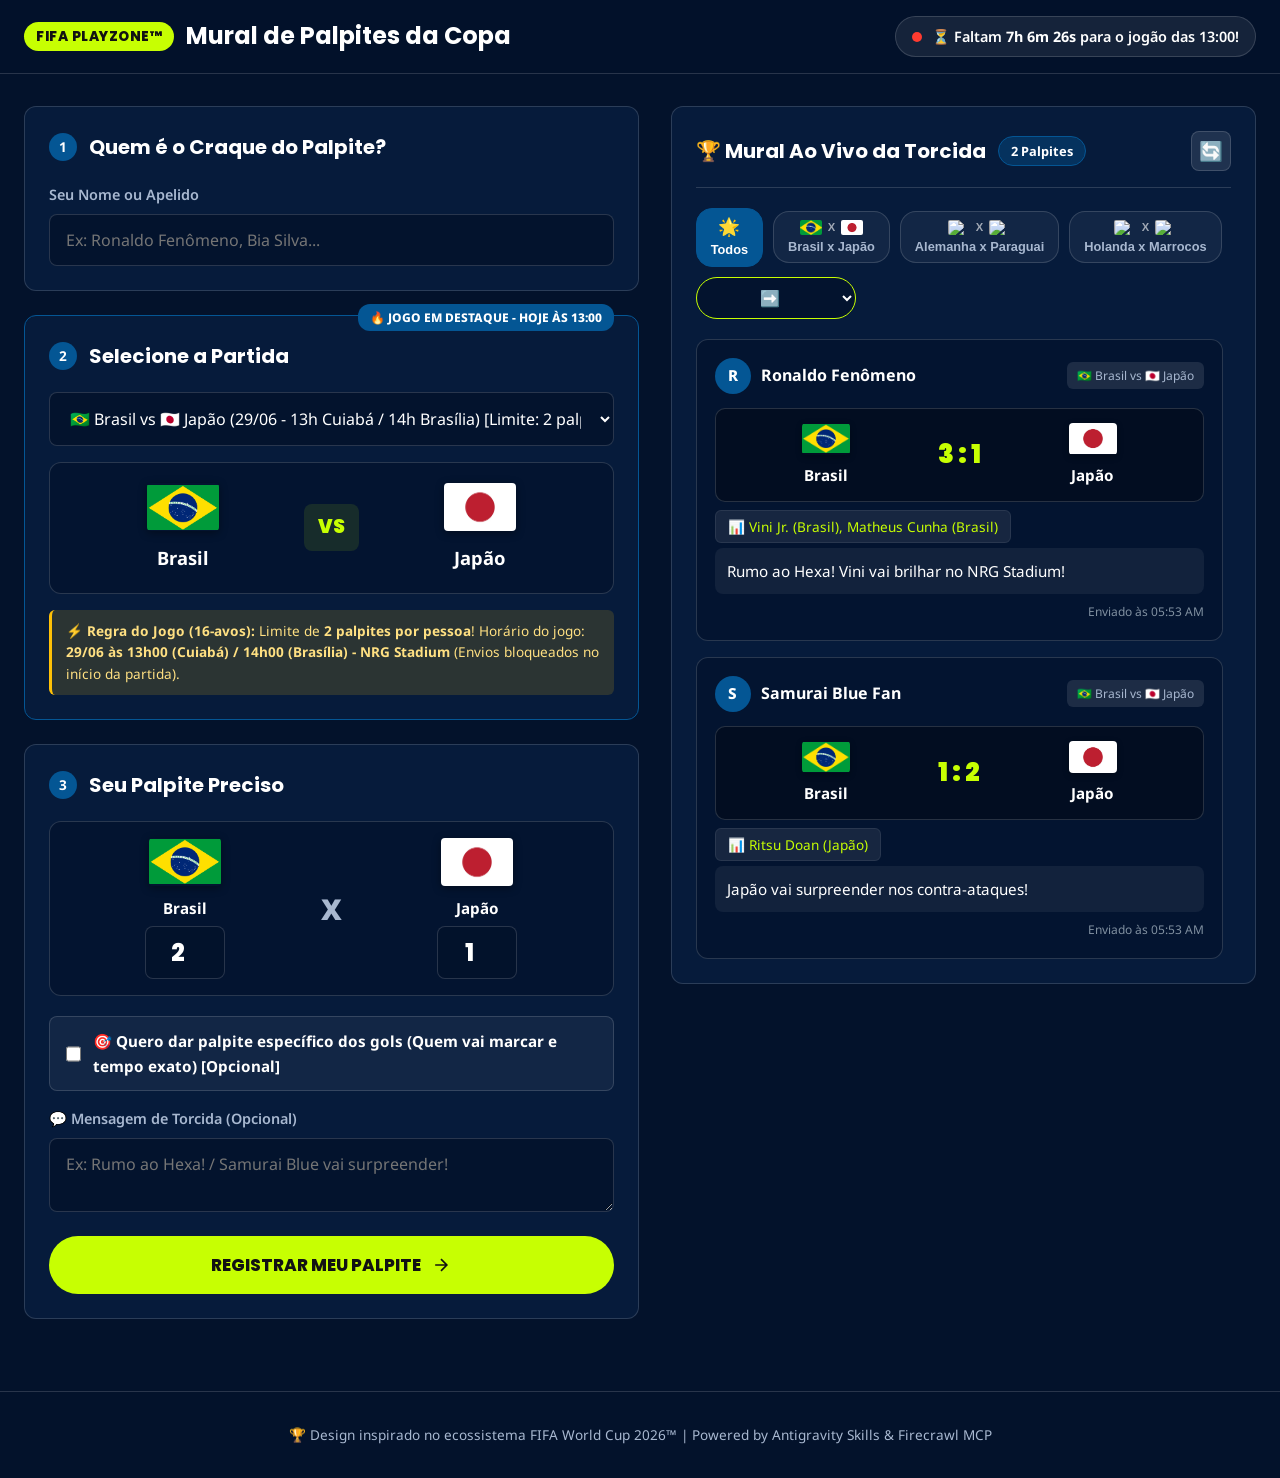
==== public/index.html @ 083c7e74 "🚀 Site Palpites Copa 2026 - Mobile Responsiveness e GitHub Pages Ready" ====
<!DOCTYPE html>
<html lang="pt-BR">
<head>
  <meta charset="UTF-8">
  <meta name="viewport" content="width=device-width, initial-scale=1.0">
  <title>FIFA Copa 2026™ | Palpites e Apostas da Torcida - Brasil x Japão</title>
  <meta name="description" content="Dê seus palpites para a Copa do Mundo FIFA 2026! Participe do super duelo de hoje às 13:00 entre Brasil x Japão, selecione os marcadores de gol, tempo de partida e compita com amigos.">
  
  <!-- Google Fonts matching FIFA Design Scrape -->
  <link rel="preconnect" href="https://fonts.googleapis.com">
  <link rel="preconnect" href="https://fonts.gstatic.com" crossorigin>
  <link href="https://fonts.googleapis.com/css2?family=Noto+Sans:wght@400;600;700;800&family=Poppins:wght@500;700;800;900&display=swap" rel="stylesheet">
  
  <link rel="stylesheet" href="style.css">
</head>
<body>
  <!-- Header Section -->
  <header class="app-header glass-panel">
    <div class="header-container">
      <div class="logo-wrapper">
        <span class="fifa-badge">FIFA PLAYZONE™</span>
        <h1 id="main-heading">Mural de Palpites da Copa</h1>
      </div>
      <div class="live-status">
        <span class="live-dot"></span>
        <span id="countdown-timer">Jogo às 13:00: Calcule seu tempo!</span>
      </div>
    </div>
  </header>

  <!-- Main Content Layout -->
  <main class="main-container">
    
    <!-- Left Column: User Identity & Palpite Submission -->
    <section class="form-section">
      <div class="glass-card tilt-card" id="user-card">
        <div class="card-header">
          <span class="step-badge">1</span>
          <h2>Quem é o Craque do Palpite?</h2>
        </div>
        <div class="input-group">
          <label for="user-name-input">Seu Nome ou Apelido</label>
          <input type="text" id="user-name-input" placeholder="Ex: Ronaldo Fenômeno, Bia Silva..." autocomplete="name">
        </div>
        <div id="user-status-msg" class="status-msg hidden"></div>
      </div>

      <div class="glass-card tilt-card featured-game-card" id="match-card">
        <div class="featured-tag">🔥 JOGO EM DESTAQUE - HOJE ÀS 13:00</div>
        <div class="card-header">
          <span class="step-badge">2</span>
          <h2>Selecione a Partida</h2>
        </div>
        
        <div class="match-selector-wrapper">
          <select id="match-selector" class="custom-select">
            <option value="brasil-japao" data-label="Brasil 🇧🇷 vs 🇯🇵 Japão (Hoje 13:00)" selected>🇧🇷 Brasil vs 🇯🇵 Japão (Hoje às 13:00 - Limite: 2 Palpites)</option>
            <option value="argentina-espanha" data-label="Argentina 🇦🇷 vs 🇪🇸 Espanha">🇦🇷 Argentina vs 🇪🇸 Espanha (Super Clássico)</option>
            <option value="franca-alemanha" data-label="França 🇫🇷 vs 🇩🇪 Alemanha">🇫🇷 França vs 🇩🇪 Alemanha (Duelo de Gigantes)</option>
            <option value="eua-mexico" data-label="EUA 🇺🇸 vs 🇲🇽 México">🇺🇸 EUA vs 🇲🇽 México (Clássico da Sede)</option>
            <option value="portugal-inglaterra" data-label="Portugal 🇵🇹 vs 🇬🇧 Inglaterra">🇵🇹 Portugal vs 🇬🇧 Inglaterra</option>
            <option value="uruguai-holanda" data-label="Uruguai 🇺🇾 vs 🇳🇱 Holanda">🇺🇾 Uruguai vs 🇳🇱 Holanda</option>
          </select>
        </div>

        <!-- Match Visualizer Box -->
        <div class="match-display" id="match-display-box">
          <div class="team team-a">
            <div class="flag-icon" id="flag-a">🇧🇷</div>
            <span class="team-name" id="name-a">Brasil</span>
          </div>
          <div class="vs-badge">VS</div>
          <div class="team team-b">
            <div class="flag-icon" id="flag-b">🇯🇵</div>
            <span class="team-name" id="name-b">Japão</span>
          </div>
        </div>
        <div class="match-rule-alert" id="rule-alert">
          ⚡ <strong>Regra do Jogo:</strong> Para o jogo das 13:00, cada torcedor tem limite máximo de <strong>2 palpites</strong>!
        </div>
      </div>

      <div class="glass-card tilt-card" id="palpite-details-card">
        <div class="card-header">
          <span class="step-badge">3</span>
          <h2>Seu Palpite Preciso</h2>
        </div>

        <form id="palpite-form">
          <!-- Score Prediction -->
          <div class="score-input-container">
            <div class="score-box">
              <span class="flag-top" id="score-flag-a">🇧🇷</span>
              <label id="label-score-a">Brasil</label>
              <input type="number" id="score-a-input" min="0" max="15" value="2" required>
            </div>
            <span class="score-divider">X</span>
            <div class="score-box">
              <span class="flag-top" id="score-flag-b">🇯🇵</span>
              <label id="label-score-b">Japão</label>
              <input type="number" id="score-b-input" min="0" max="15" value="1" required>
            </div>
          </div>

          <!-- Specific Goal Option Checkbox -->
          <div class="mt-4" style="background: rgba(255,255,255,0.05); padding: 12px 16px; border-radius: 8px; border: 1px solid var(--border-color); display: flex; align-items: center; gap: 12px; cursor: pointer;" onclick="const chk = document.getElementById('toggle-specific-goals'); chk.checked = !chk.checked; chk.dispatchEvent(new Event('change'));">
            <input type="checkbox" id="toggle-specific-goals" style="width: 20px; height: 20px; cursor: pointer;" onclick="event.stopPropagation();">
            <label for="toggle-specific-goals" style="cursor: pointer; color: #FFF; font-weight: 700; margin: 0; font-size: 0.95rem;" onclick="event.stopPropagation();">
              🎯 Quero dar palpite específico dos gols (Quem vai marcar e tempo exato) [Opcional]
            </label>
          </div>

          <!-- Dynamic Goal Predictions Container -->
          <div id="dynamic-goals-container" class="mt-3 hidden">
            <!-- Dynamically populated by JS based on score inputs -->
          </div>

          <!-- Comment / Torcida -->
          <div class="input-group mt-3">
            <label for="comment-input">💬 Mensagem de Torcida (Opcional)</label>
            <textarea id="comment-input" rows="2" placeholder="Ex: Rumo ao Hexa! / Samurai Blue vai surpreender!"></textarea>
          </div>

          <!-- Submit Button -->
          <button type="submit" id="submit-btn" class="btn-glow">
            <span>REGISTRAR MEU PALPITE</span>
            <svg class="btn-icon" viewBox="0 0 24 24" width="20" height="20" stroke="currentColor" stroke-width="2" fill="none"><path d="M5 12h14M12 5l7 7-7 7"/></svg>
          </button>
        </form>
      </div>
    </section>

    <!-- Right Column: Live Feed of Palpites -->
    <section class="feed-section">
      <div class="glass-card feed-card" id="feed-container">
        <div class="feed-header">
          <div class="feed-title-box">
            <h2>🏆 Mural Ao Vivo da Torcida</h2>
            <span class="badge-pulse" id="palpite-count">0 Palpites</span>
          </div>
          <button id="refresh-btn" class="btn-icon-only" title="Atualizar Mural">🔄</button>
        </div>

        <!-- Filter tabs -->
        <div class="feed-filters">
          <button class="filter-btn active" data-filter="all">Todos os Jogos</button>
          <button class="filter-btn" data-filter="brasil-japao">⭐ Brasil x Japão (13h)</button>
        </div>

        <!-- Palpites List -->
        <div id="palpites-list" class="palpites-list">
          <div class="loading-spinner">Carregando palpites da torcida...</div>
        </div>
      </div>
    </section>
  </main>

  <!-- Toast Notification Modal -->
  <div id="toast-modal" class="toast-modal hidden">
    <div class="toast-content glass-panel">
      <span id="toast-icon">⚠️</span>
      <p id="toast-msg">Mensagem do sistema</p>
      <button id="toast-close">✕</button>
    </div>
  </div>

  <footer class="app-footer">
    <p>🏆 Design inspirado no ecossistema FIFA World Cup 2026™ | Powered by Antigravity Skills & Firecrawl MCP</p>
  </footer>

  <script src="app.js"></script>
</body>
</html>
---- public/style.css ----
/* ==========================================================================
   FIFA PlayZone 2026™ Official Design System
   Colors scraped via Firecrawl MCP from play.fifa.com:
   Primary Blue: #045694 | Dark Navy: #03122B | Accent Lime: #C7FF02
   ========================================================================== */

:root {
  --bg-dark: #03122B;
  --bg-card: #061B3B;
  --primary-blue: #045694;
  --accent-lime: #C7FF02;
  --text-primary: #FFFFFF;
  --text-dark: #121212;
  --text-muted: #A8B8D0;
  --border-color: rgba(255, 255, 255, 0.15);
  --radius: 12px;
  --font-heading: 'Poppins', sans-serif;
  --font-body: 'Noto Sans', sans-serif;
}

* {
  box-sizing: border-box;
  margin: 0;
  padding: 0;
}

body {
  background-color: var(--bg-dark);
  color: var(--text-primary);
  font-family: var(--font-body);
  min-height: 100vh;
  overflow-x: hidden;
  line-height: 1.6;
}

/* Glass & Solid Panel Utilities (Clean, Less Glow) */
.glass-panel {
  background: rgba(3, 18, 43, 0.95);
  border-bottom: 1px solid var(--border-color);
  position: sticky;
  top: 0;
  z-index: 100;
}

.glass-card {
  background: var(--bg-card);
  border: 1px solid var(--border-color);
  border-radius: var(--radius);
  padding: 24px;
  margin-bottom: 24px;
  transition: border-color 0.2s ease;
  position: relative;
}

.tilt-card:hover {
  border-color: rgba(199, 255, 2, 0.5);
}

/* Header */
.header-container {
  max-width: 1300px;
  margin: 0 auto;
  padding: 16px 24px;
  display: flex;
  justify-content: space-between;
  align-items: center;
  flex-wrap: wrap;
  gap: 16px;
}

.logo-wrapper {
  display: flex;
  align-items: center;
  gap: 12px;
}

.fifa-badge {
  background: var(--accent-lime);
  color: var(--text-dark);
  font-family: var(--font-heading);
  font-weight: 800;
  font-size: 0.85rem;
  padding: 4px 12px;
  border-radius: 30px;
  letter-spacing: 0.5px;
}

#main-heading {
  font-family: var(--font-heading);
  font-size: 1.5rem;
  font-weight: 700;
  color: #FFFFFF;
}

.live-status {
  display: flex;
  align-items: center;
  gap: 10px;
  background: rgba(255, 255, 255, 0.08);
  border: 1px solid var(--border-color);
  padding: 8px 16px;
  border-radius: 30px;
  font-weight: 600;
  font-size: 0.9rem;
  color: #FFFFFF;
}

.live-dot {
  width: 10px;
  height: 10px;
  background-color: #FF3B30;
  border-radius: 50%;
}

/* Main Container */
.main-container {
  max-width: 1300px;
  margin: 32px auto;
  padding: 0 24px;
  display: grid;
  grid-template-columns: 1.05fr 1fr;
  gap: 32px;
}

@media (max-width: 960px) {
  .main-container {
    grid-template-columns: 1fr;
  }
}

/* Card Header & Step Badges */
.card-header {
  display: flex;
  align-items: center;
  gap: 12px;
  margin-bottom: 20px;
}

.step-badge {
  width: 28px;
  height: 28px;
  background: var(--primary-blue);
  color: white;
  border-radius: 50%;
  display: flex;
  align-items: center;
  justify-content: center;
  font-weight: 700;
  font-size: 0.85rem;
}

h2 {
  font-family: var(--font-heading);
  font-size: 1.25rem;
  font-weight: 700;
  color: #FFF;
}

/* Form Inputs */
.input-group {
  display: flex;
  flex-direction: column;
  gap: 8px;
}

label {
  font-size: 0.9rem;
  font-weight: 600;
  color: var(--text-muted);
}

input[type="text"],
input[type="number"],
select,
textarea {
  width: 100%;
  padding: 14px 16px;
  background: rgba(3, 18, 43, 0.8);
  border: 1px solid var(--border-color);
  border-radius: 8px;
  color: #FFF;
  font-size: 1rem;
  font-family: var(--font-body);
  transition: border-color 0.2s ease;
  outline: none;
}

input:focus,
select:focus,
textarea:focus {
  border-color: var(--accent-lime);
}

.mt-3 { margin-top: 16px; }
.mt-4 { margin-top: 20px; }

/* Featured Game Card Styling */
.featured-game-card {
  border-color: var(--primary-blue);
}

.featured-tag {
  position: absolute;
  top: -12px;
  right: 24px;
  background: var(--primary-blue);
  color: white;
  font-size: 0.75rem;
  font-weight: 800;
  padding: 4px 12px;
  border-radius: 12px;
}

/* Match Display Box - Flags Above Names */
.match-display {
  display: flex;
  justify-content: space-around;
  align-items: center;
  background: rgba(3, 18, 43, 0.6);
  border-radius: 12px;
  padding: 20px;
  margin: 16px 0;
  border: 1px solid var(--border-color);
}

.team {
  display: flex;
  flex-direction: column;
  align-items: center;
  gap: 6px;
  width: 40%;
}

.flag-icon {
  font-size: 3rem;
  line-height: 1;
}

.team-name {
  font-weight: 700;
  font-size: 1.15rem;
  text-align: center;
  color: #FFF;
}

.vs-badge {
  font-family: var(--font-heading);
  font-weight: 900;
  font-size: 1.2rem;
  color: var(--accent-lime);
  background: rgba(199, 255, 2, 0.1);
  padding: 8px 14px;
  border-radius: 8px;
}

.match-rule-alert {
  font-size: 0.85rem;
  background: rgba(255, 193, 7, 0.15);
  border-left: 3px solid #FFC107;
  padding: 10px 14px;
  border-radius: 6px;
  color: #FFE082;
}

/* Score Input Layout - Flags Above Names */
.score-input-container {
  display: flex;
  align-items: center;
  justify-content: space-between;
  gap: 16px;
  background: rgba(3, 18, 43, 0.6);
  padding: 16px;
  border-radius: 12px;
  border: 1px solid var(--border-color);
}

.score-box {
  display: flex;
  flex-direction: column;
  align-items: center;
  gap: 6px;
  flex: 1;
}

.flag-top {
  font-size: 2.2rem;
  line-height: 1;
}

.score-box label {
  font-weight: 700;
  color: #FFF;
  font-size: 0.95rem;
}

.score-box input {
  text-align: center;
  font-size: 1.5rem;
  font-weight: 800;
  font-family: var(--font-heading);
  padding: 8px;
  width: 80px;
}

.score-divider {
  font-size: 1.8rem;
  font-weight: 900;
  color: var(--text-muted);
}

/* Submit Button - FIFA PlayZone Pill Style */
.btn-glow {
  width: 100%;
  margin-top: 24px;
  padding: 16px;
  background: var(--accent-lime);
  color: var(--text-dark);
  border: none;
  border-radius: 45px;
  font-family: var(--font-heading);
  font-size: 1.05rem;
  font-weight: 800;
  cursor: pointer;
  display: flex;
  align-items: center;
  justify-content: center;
  gap: 10px;
  transition: transform 0.2s ease, background 0.2s ease;
}

.btn-glow:hover {
  transform: translateY(-2px);
  background: #B3E600;
}

.btn-glow:active {
  transform: translateY(1px);
}

/* Feed Section */
.feed-header {
  display: flex;
  justify-content: space-between;
  align-items: center;
  margin-bottom: 20px;
  padding-bottom: 16px;
  border-bottom: 1px solid var(--border-color);
}

.feed-title-box {
  display: flex;
  align-items: center;
  gap: 12px;
}

.badge-pulse {
  background: rgba(4, 86, 148, 0.4);
  color: #FFF;
  border: 1px solid var(--primary-blue);
  padding: 4px 12px;
  border-radius: 20px;
  font-size: 0.8rem;
  font-weight: 700;
}

.btn-icon-only {
  background: rgba(255, 255, 255, 0.1);
  border: 1px solid var(--border-color);
  color: white;
  width: 40px;
  height: 40px;
  border-radius: 8px;
  cursor: pointer;
  font-size: 1.2rem;
  display: flex;
  align-items: center;
  justify-content: center;
}

/* Filters */
.feed-filters {
  display: flex;
  gap: 10px;
  margin-bottom: 20px;
  align-items: center;
  flex-wrap: wrap;
}

.filter-btn {
  background: rgba(255, 255, 255, 0.05);
  border: 1px solid var(--border-color);
  color: var(--text-muted);
  padding: 8px 14px;
  border-radius: 16px;
  font-size: 0.85rem;
  font-weight: 600;
  cursor: pointer;
  display: inline-flex;
  align-items: center;
  justify-content: center;
}

.filter-btn.active,
.filter-btn:hover {
  background: var(--primary-blue);
  color: white;
  border-color: var(--primary-blue);
}

/* Palpites List */
.palpites-list {
  display: flex;
  flex-direction: column;
  gap: 16px;
  max-height: 750px;
  overflow-y: auto;
  padding-right: 8px;
}

.palpite-item {
  background: rgba(3, 18, 43, 0.6);
  border: 1px solid var(--border-color);
  border-radius: var(--radius);
  padding: 18px;
}

.palpite-top {
  display: flex;
  justify-content: space-between;
  align-items: center;
  margin-bottom: 14px;
}

.author-info {
  display: flex;
  align-items: center;
  gap: 10px;
}

.avatar {
  width: 36px;
  height: 36px;
  background: var(--primary-blue);
  border-radius: 50%;
  display: flex;
  align-items: center;
  justify-content: center;
  font-weight: 800;
  font-size: 0.95rem;
  color: #FFF;
}

.author-name {
  font-weight: 700;
  font-size: 1rem;
  color: #FFF;
}

.match-tag {
  font-size: 0.75rem;
  background: rgba(255, 255, 255, 0.1);
  padding: 4px 10px;
  border-radius: 6px;
  color: var(--text-muted);
}

/* Score badge with Flags Above Names */
.palpite-score-badge {
  display: flex;
  align-items: center;
  justify-content: space-around;
  background: rgba(0, 0, 0, 0.3);
  border: 1px solid var(--border-color);
  padding: 14px;
  border-radius: 10px;
  margin-bottom: 14px;
}

.feed-team {
  display: flex;
  flex-direction: column;
  align-items: center;
  gap: 4px;
  width: 35%;
}

.feed-flag {
  font-size: 2rem;
  line-height: 1;
}

.feed-name {
  font-weight: 700;
  font-size: 0.95rem;
  color: #FFF;
  text-align: center;
}

.score-display {
  font-family: var(--font-heading);
  font-weight: 900;
  font-size: 1.6rem;
  color: var(--accent-lime);
}

.palpite-details {
  display: flex;
  flex-wrap: wrap;
  gap: 12px;
  font-size: 0.85rem;
  color: #D0E4FF;
  margin-bottom: 10px;
}

.detail-pill {
  background: rgba(0, 0, 0, 0.4);
  padding: 6px 12px;
  border-radius: 6px;
  border: 1px solid rgba(255, 255, 255, 0.08);
}

/* Normal Comment Style */
.palpite-comment {
  font-style: normal;
  color: #FFFFFF;
  background: rgba(255, 255, 255, 0.06);
  padding: 12px;
  border-radius: 8px;
  font-size: 0.95rem;
  line-height: 1.5;
}

.timestamp {
  font-size: 0.75rem;
  color: #8090A0;
}

/* Toast Modal */
.toast-modal {
  position: fixed;
  top: 24px;
  right: 24px;
  z-index: 1000;
}

.toast-content {
  background: #E53935;
  color: white;
  padding: 16px 20px;
  border-radius: 12px;
  display: flex;
  align-items: center;
  gap: 14px;
  max-width: 420px;
  box-shadow: 0 10px 25px rgba(0,0,0,0.5);
}

.toast-content p {
  font-weight: 600;
  font-size: 0.95rem;
}

#toast-close {
  background: transparent;
  border: none;
  color: white;
  font-size: 1.2rem;
  cursor: pointer;
  padding: 4px;
}

.hidden { display: none !important; }

/* Flag Image Styles */
.flag-img {
  height: 48px;
  width: auto;
  max-width: 72px;
  object-fit: contain;
  border-radius: 4px;
  box-shadow: 0 2px 8px rgba(0,0,0,0.4);
}

.flag-img-feed {
  height: 32px;
  width: auto;
  max-width: 48px;
  object-fit: contain;
  border-radius: 4px;
  box-shadow: 0 2px 6px rgba(0,0,0,0.3);
}

/* Footer */
.app-footer {
  text-align: center;
  padding: 32px 24px;
  color: var(--text-muted);
  font-size: 0.85rem;
  border-top: 1px solid var(--border-color);
  margin-top: 48px;
}

/* Scrollbar styling */
::-webkit-scrollbar {
  width: 8px;
}
::-webkit-scrollbar-track {
  background: rgba(0, 0, 0, 0.2);
}
::-webkit-scrollbar-thumb {
  background: var(--primary-blue);
  border-radius: 4px;
}

/* Mobile Responsiveness */
@media (max-width: 600px) {
  .header-container {
    flex-direction: column;
    text-align: center;
    padding: 12px 16px;
  }
  .main-container {
    padding: 0 12px;
    margin: 16px auto;
  }
  .score-input-container {
    gap: 8px;
  }
  .score-box {
    padding: 10px;
  }
  .score-box input {
    width: 60px;
    height: 60px;
    font-size: 1.8rem;
  }
  .palpite-score-badge {
    flex-direction: column;
    gap: 8px;
    text-align: center;
  }
  .feed-filters {
    justify-content: center;
  }
}
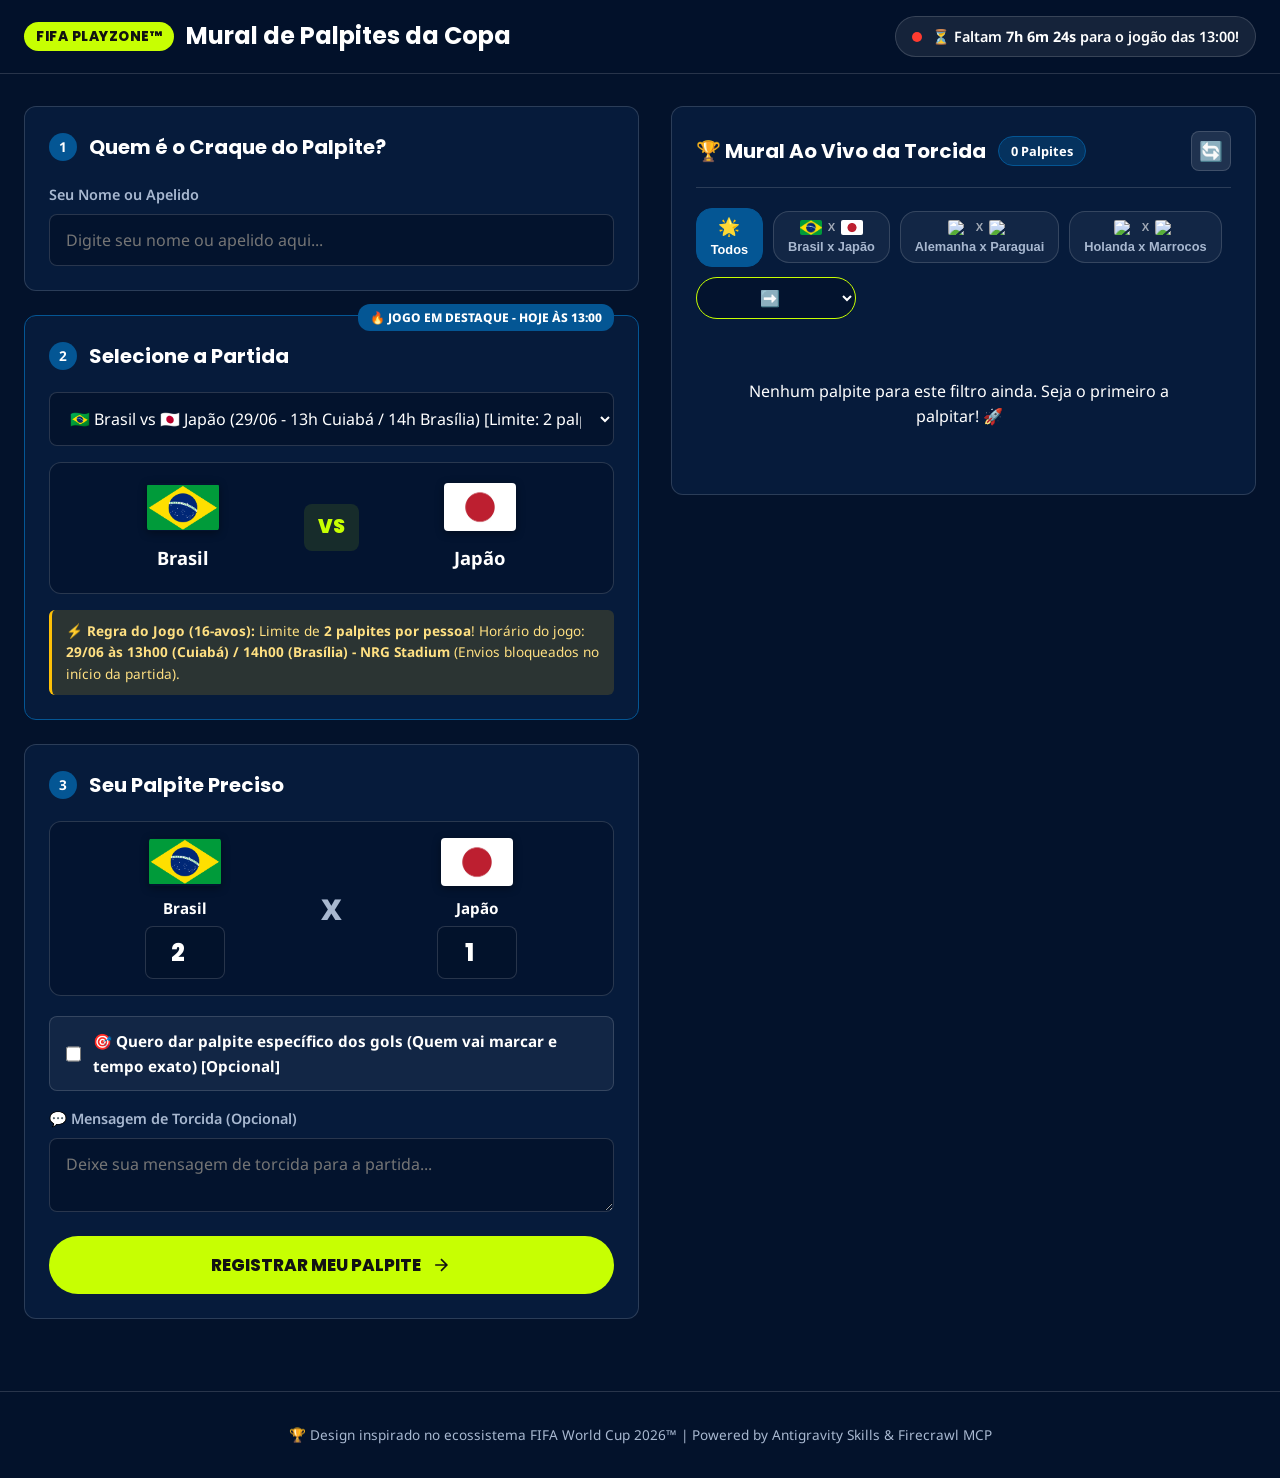
==== commit 7e9dd30b: "🧹 Extermina palpites fantasmas do cache local do navegador" ====
--- a/public/index.html
+++ b/public/index.html
@@ -40,7 +40,7 @@
         </div>
         <div class="input-group">
           <label for="user-name-input">Seu Nome ou Apelido</label>
-          <input type="text" id="user-name-input" placeholder="Ex: Ronaldo Fenômeno, Bia Silva..." autocomplete="name">
+          <input type="text" id="user-name-input" placeholder="Digite seu nome ou apelido aqui..." autocomplete="name">
         </div>
         <div id="user-status-msg" class="status-msg hidden"></div>
       </div>
@@ -118,7 +118,7 @@
           <!-- Comment / Torcida -->
           <div class="input-group mt-3">
             <label for="comment-input">💬 Mensagem de Torcida (Opcional)</label>
-            <textarea id="comment-input" rows="2" placeholder="Ex: Rumo ao Hexa! / Samurai Blue vai surpreender!"></textarea>
+            <textarea id="comment-input" rows="2" placeholder="Deixe sua mensagem de torcida para a partida..."></textarea>
           </div>
 
           <!-- Submit Button -->
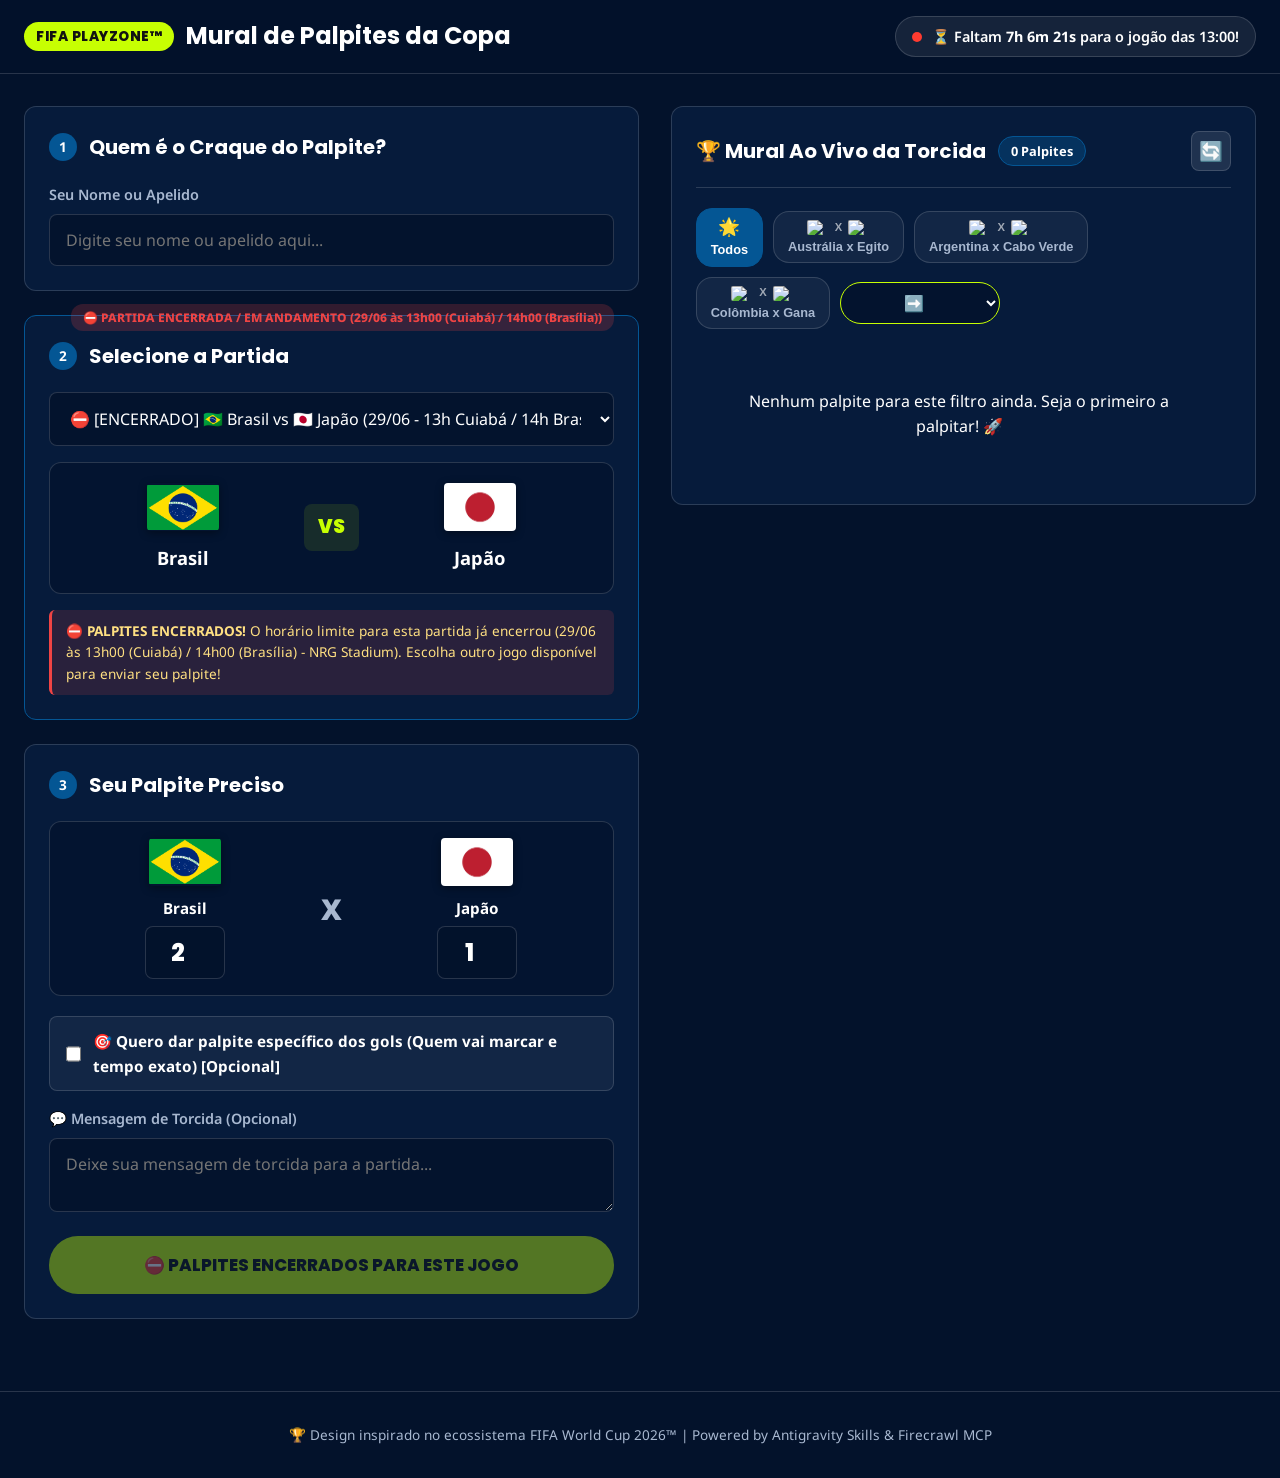
==== commit 5bf2adca: "⏳ Atualização dinâmica das rodadas: Seleciona automaticamente o próximo jogo ativo, move jogos encer" ====
--- a/public/index.html
+++ b/public/index.html
@@ -54,12 +54,7 @@
         
         <div class="match-selector-wrapper">
           <select id="match-selector" class="custom-select">
-            <option value="brasil-japao" data-label="Brasil 🇧🇷 vs 🇯🇵 Japão (Hoje 13:00)" selected>🇧🇷 Brasil vs 🇯🇵 Japão (Hoje às 13:00 - Limite: 2 Palpites)</option>
-            <option value="argentina-espanha" data-label="Argentina 🇦🇷 vs 🇪🇸 Espanha">🇦🇷 Argentina vs 🇪🇸 Espanha (Super Clássico)</option>
-            <option value="franca-alemanha" data-label="França 🇫🇷 vs 🇩🇪 Alemanha">🇫🇷 França vs 🇩🇪 Alemanha (Duelo de Gigantes)</option>
-            <option value="eua-mexico" data-label="EUA 🇺🇸 vs 🇲🇽 México">🇺🇸 EUA vs 🇲🇽 México (Clássico da Sede)</option>
-            <option value="portugal-inglaterra" data-label="Portugal 🇵🇹 vs 🇬🇧 Inglaterra">🇵🇹 Portugal vs 🇬🇧 Inglaterra</option>
-            <option value="uruguai-holanda" data-label="Uruguai 🇺🇾 vs 🇳🇱 Holanda">🇺🇾 Uruguai vs 🇳🇱 Holanda</option>
+            <option value="">Carregando rodadas do bolão...</option>
           </select>
         </div>
 
